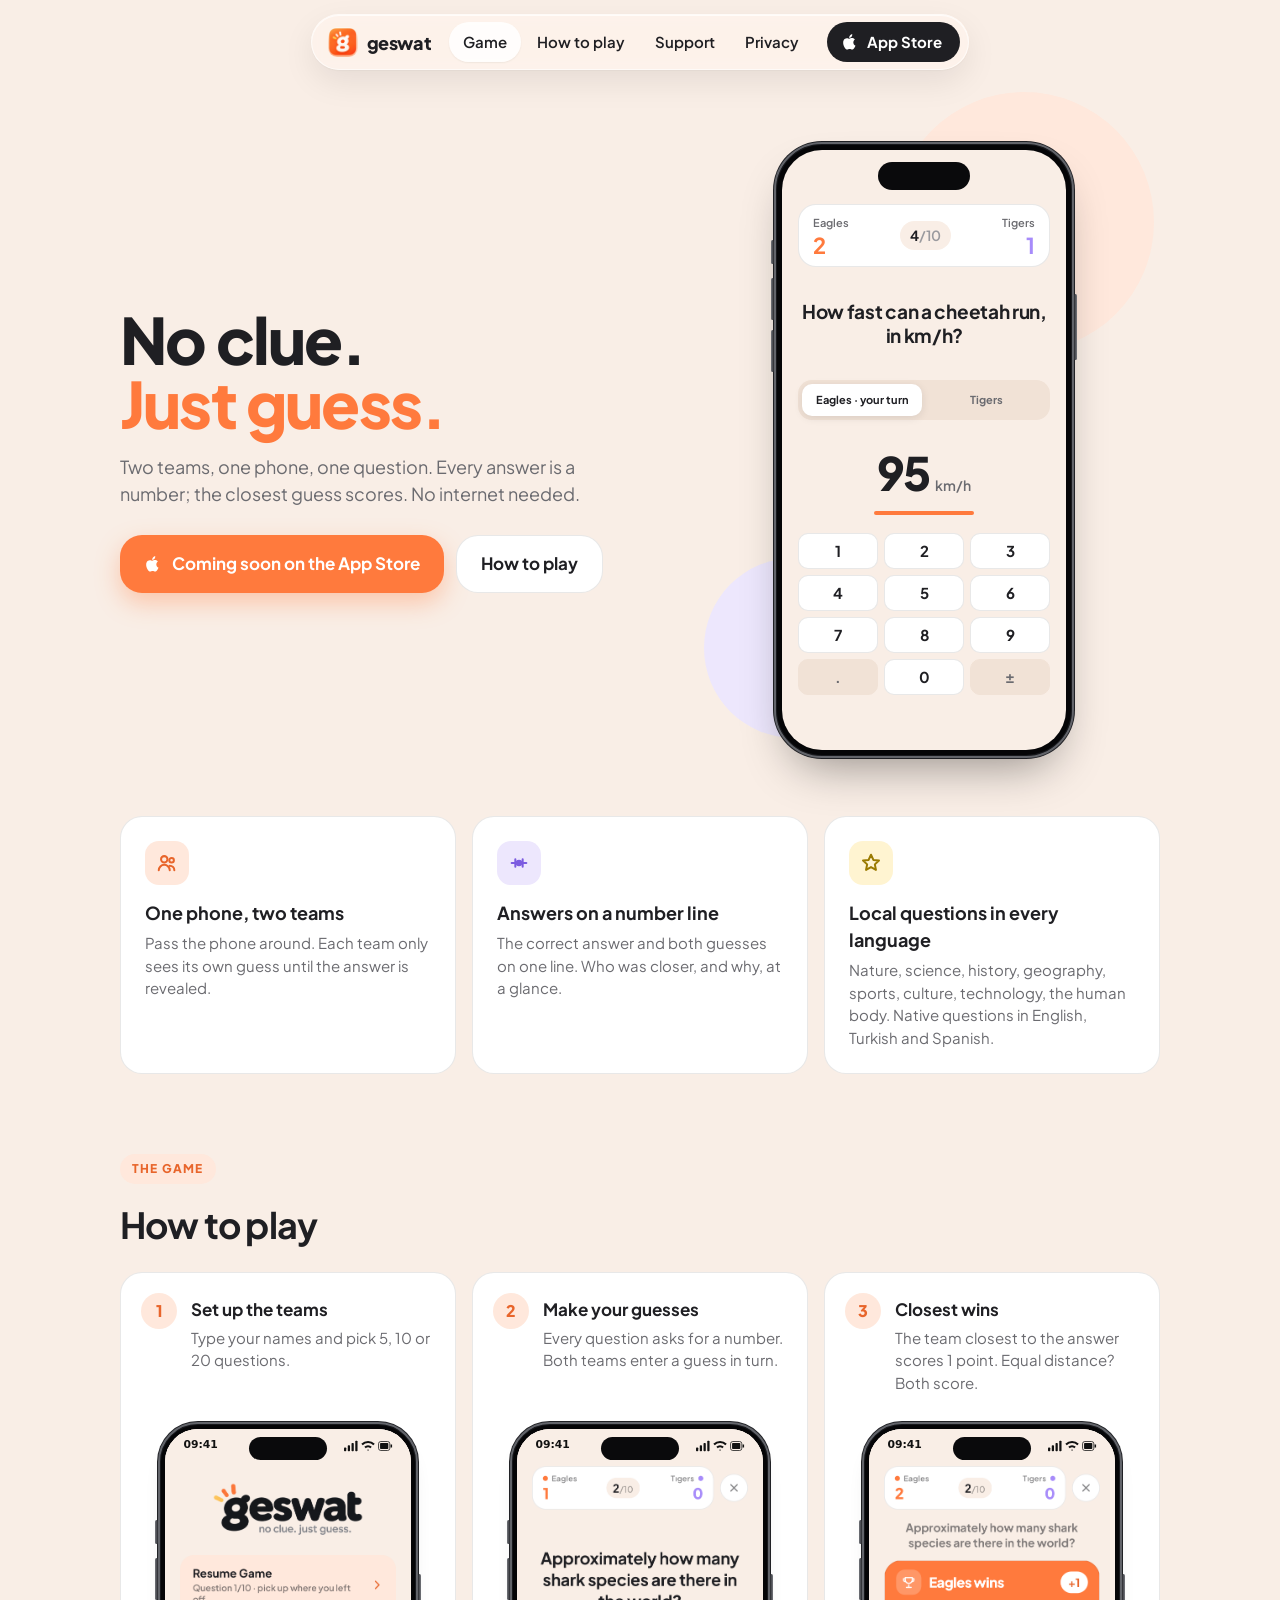
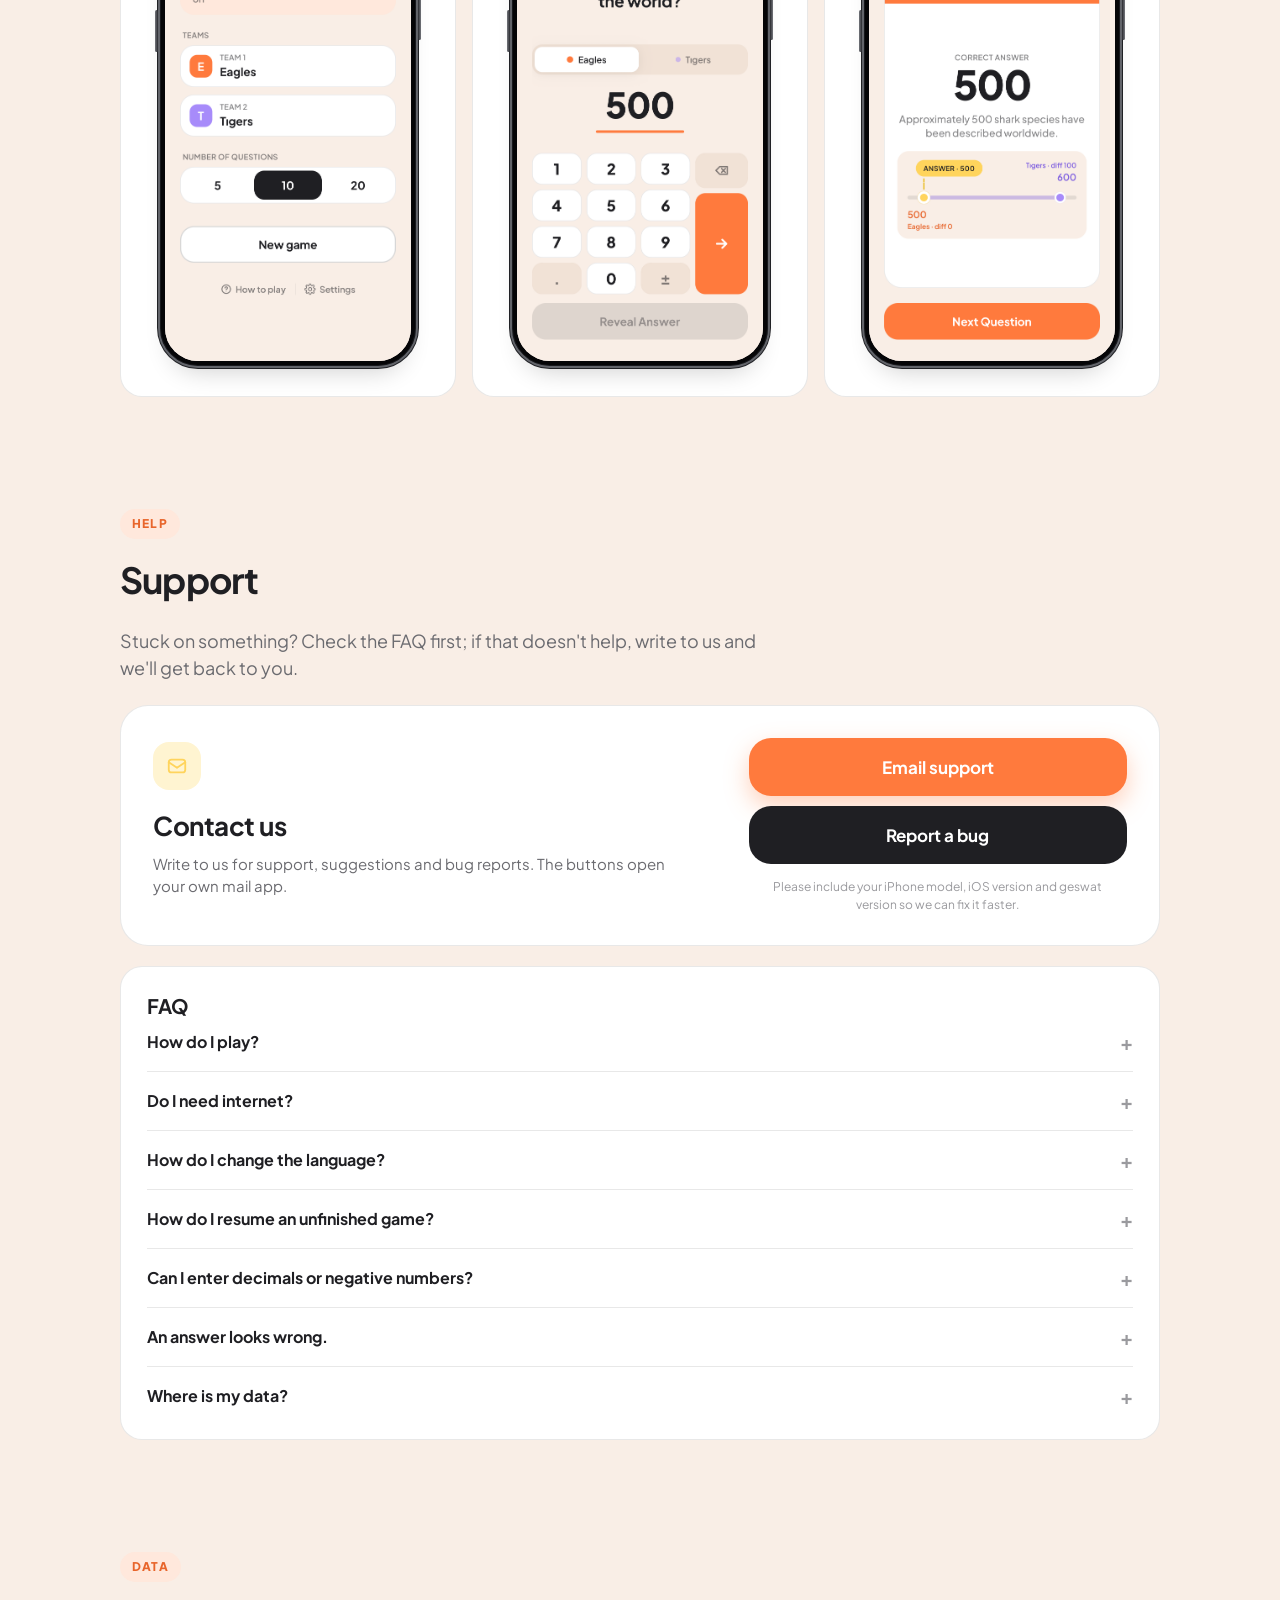
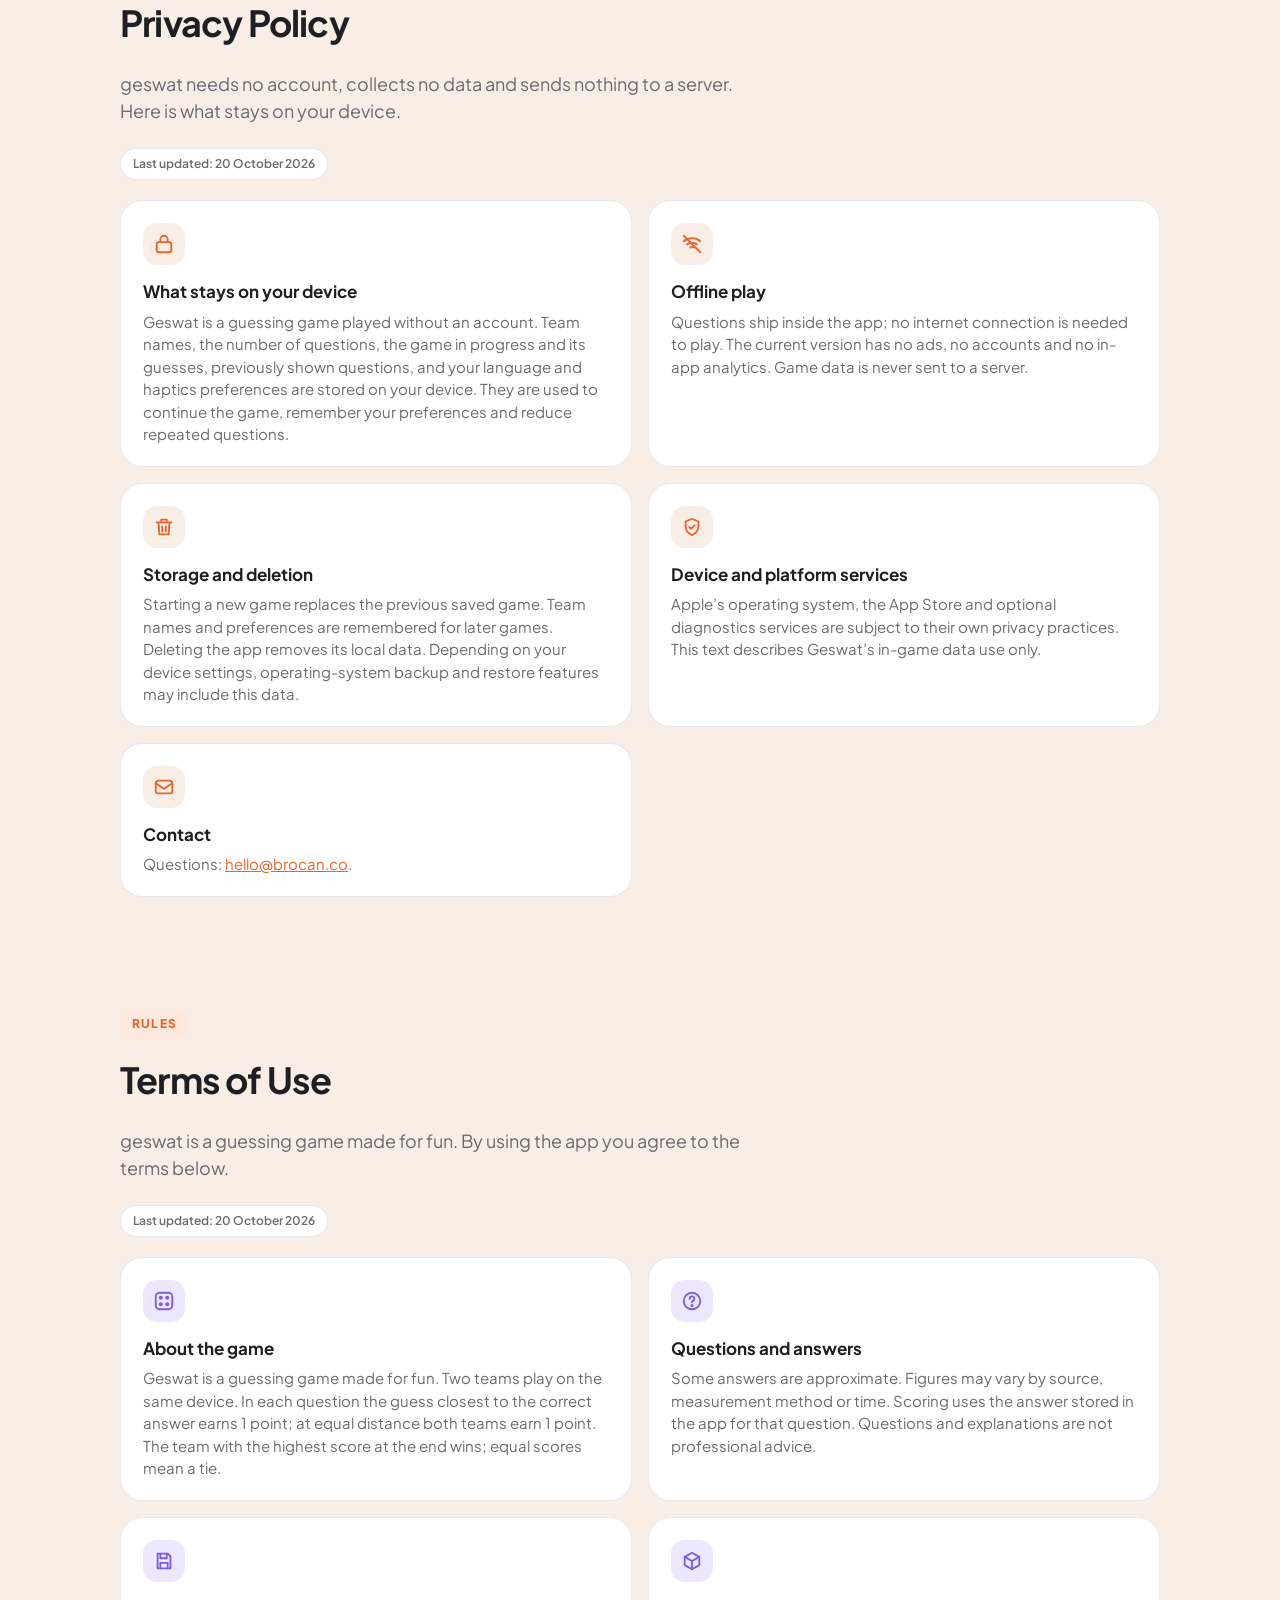
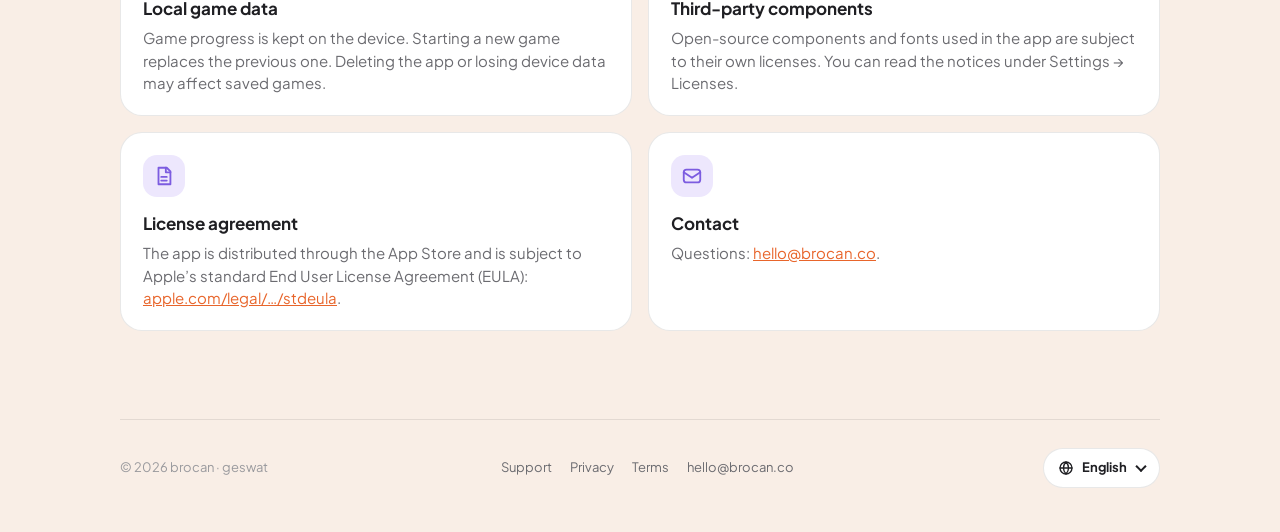
==== privacy.html @ f70e3f71 "Publish multilingual geswat site with localized app screenshots" ====
<!doctype html>
<html lang="en">
<head>
<meta charset="utf-8">
<meta name="viewport" content="width=device-width, initial-scale=1">
<title>geswat · Privacy Policy</title>
<meta http-equiv="refresh" content="0; url=index.html#privacy">
<link rel="canonical" href="index.html#privacy">
<script>location.replace('index.html' + location.search + '#privacy');</script>
</head>
<body><p><a href="index.html#privacy">geswat · Privacy Policy</a></p></body>
</html>
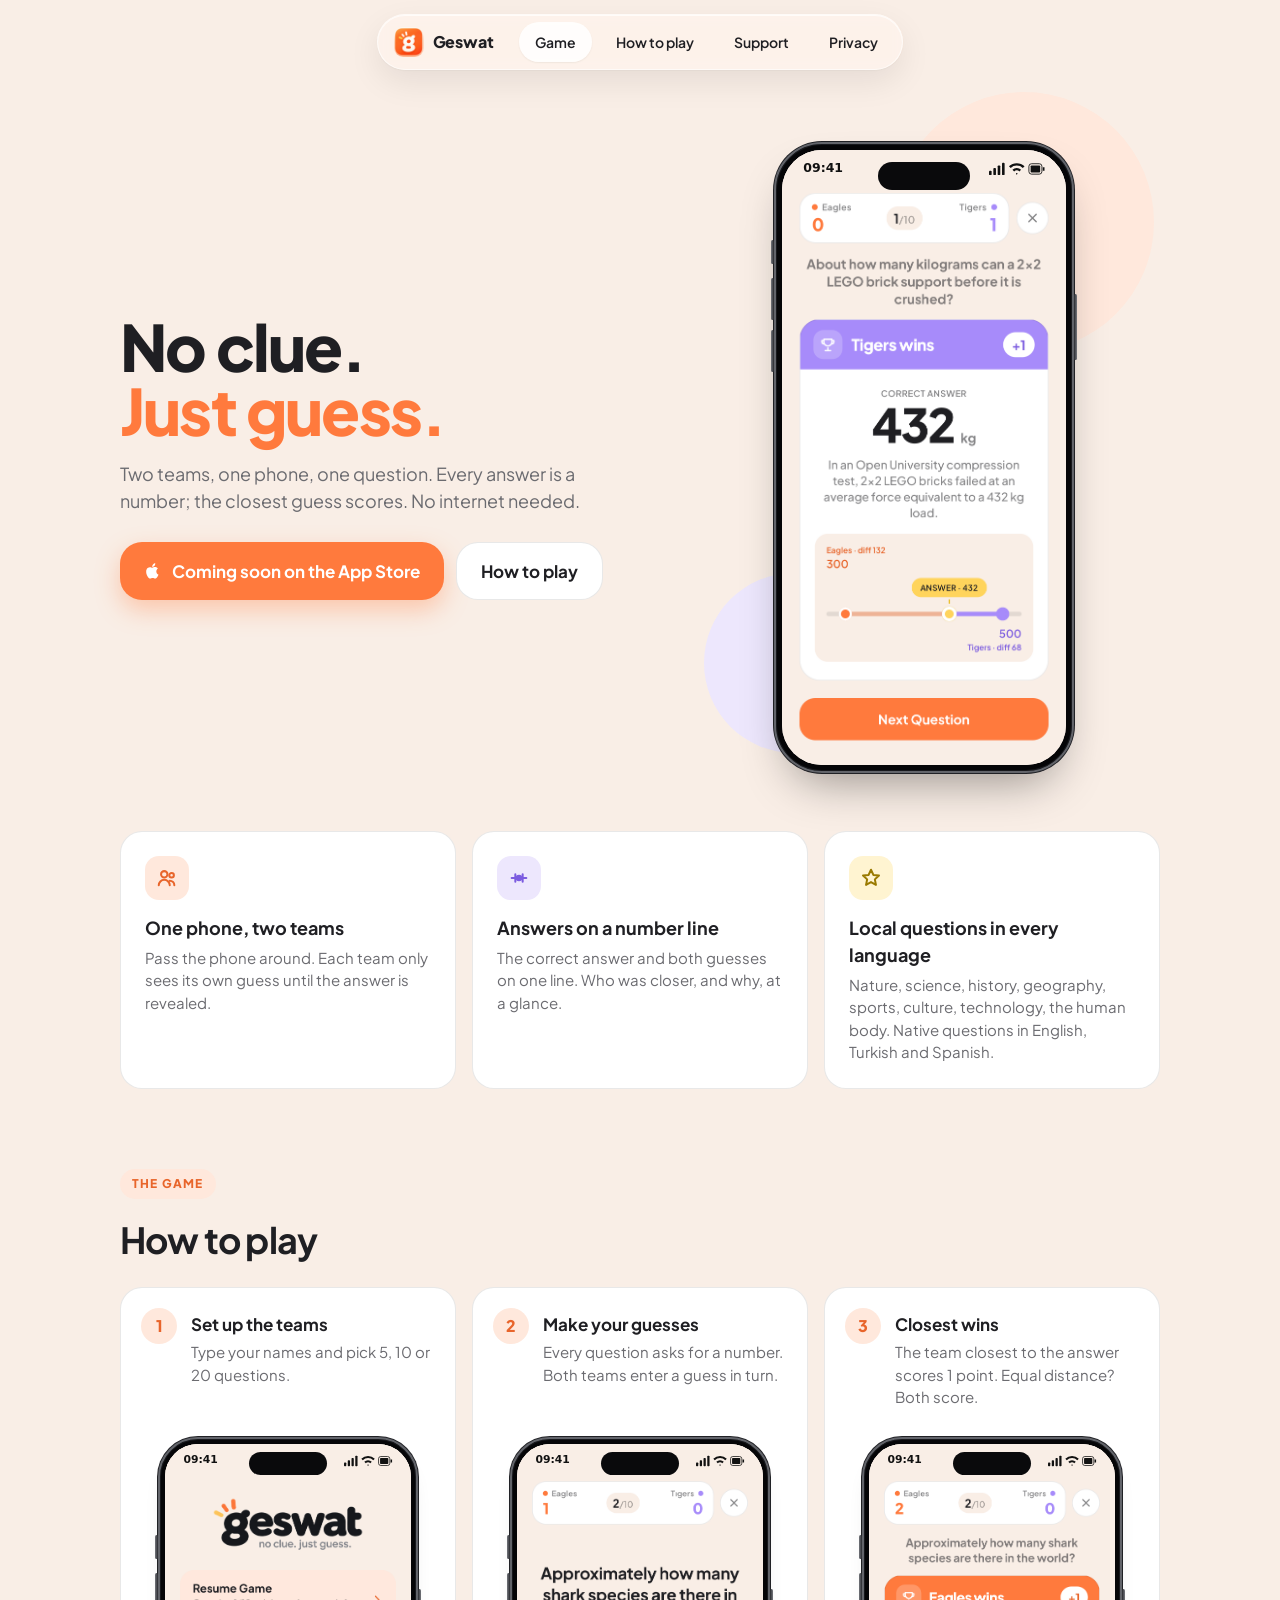
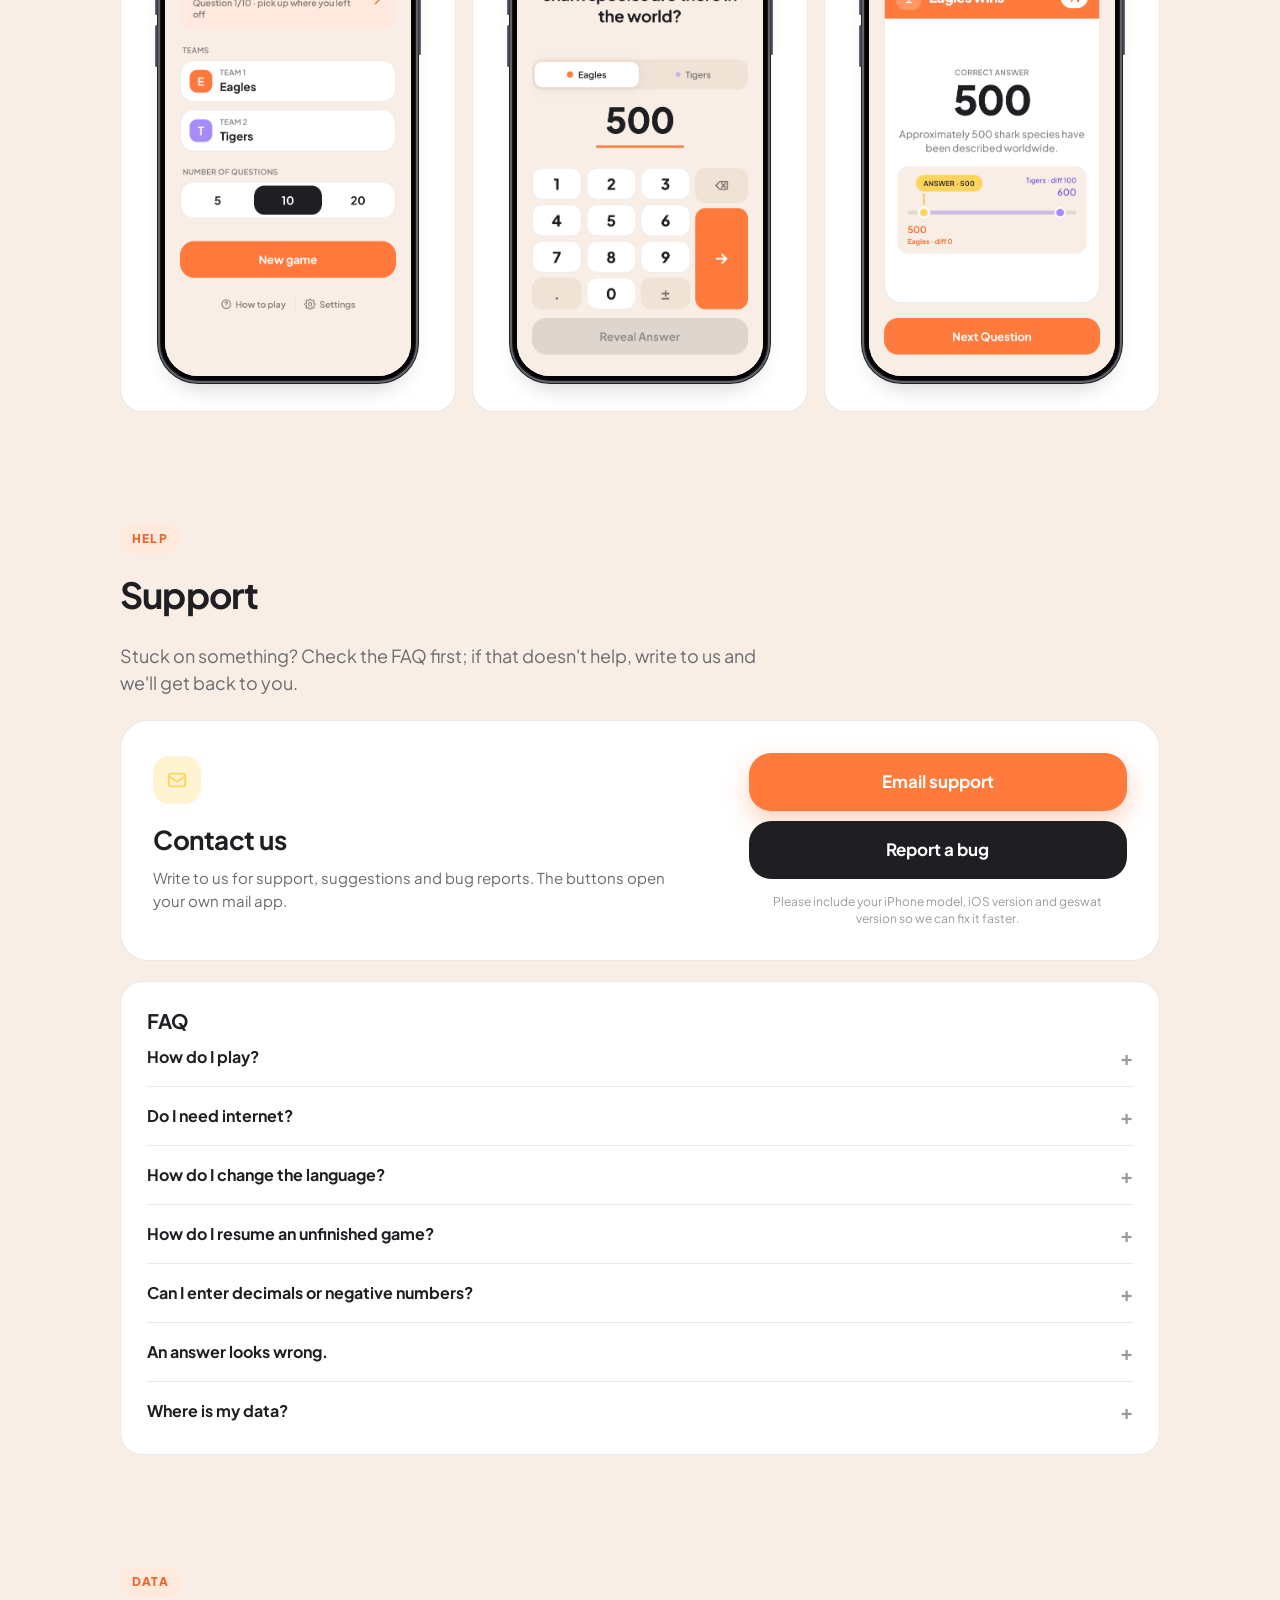
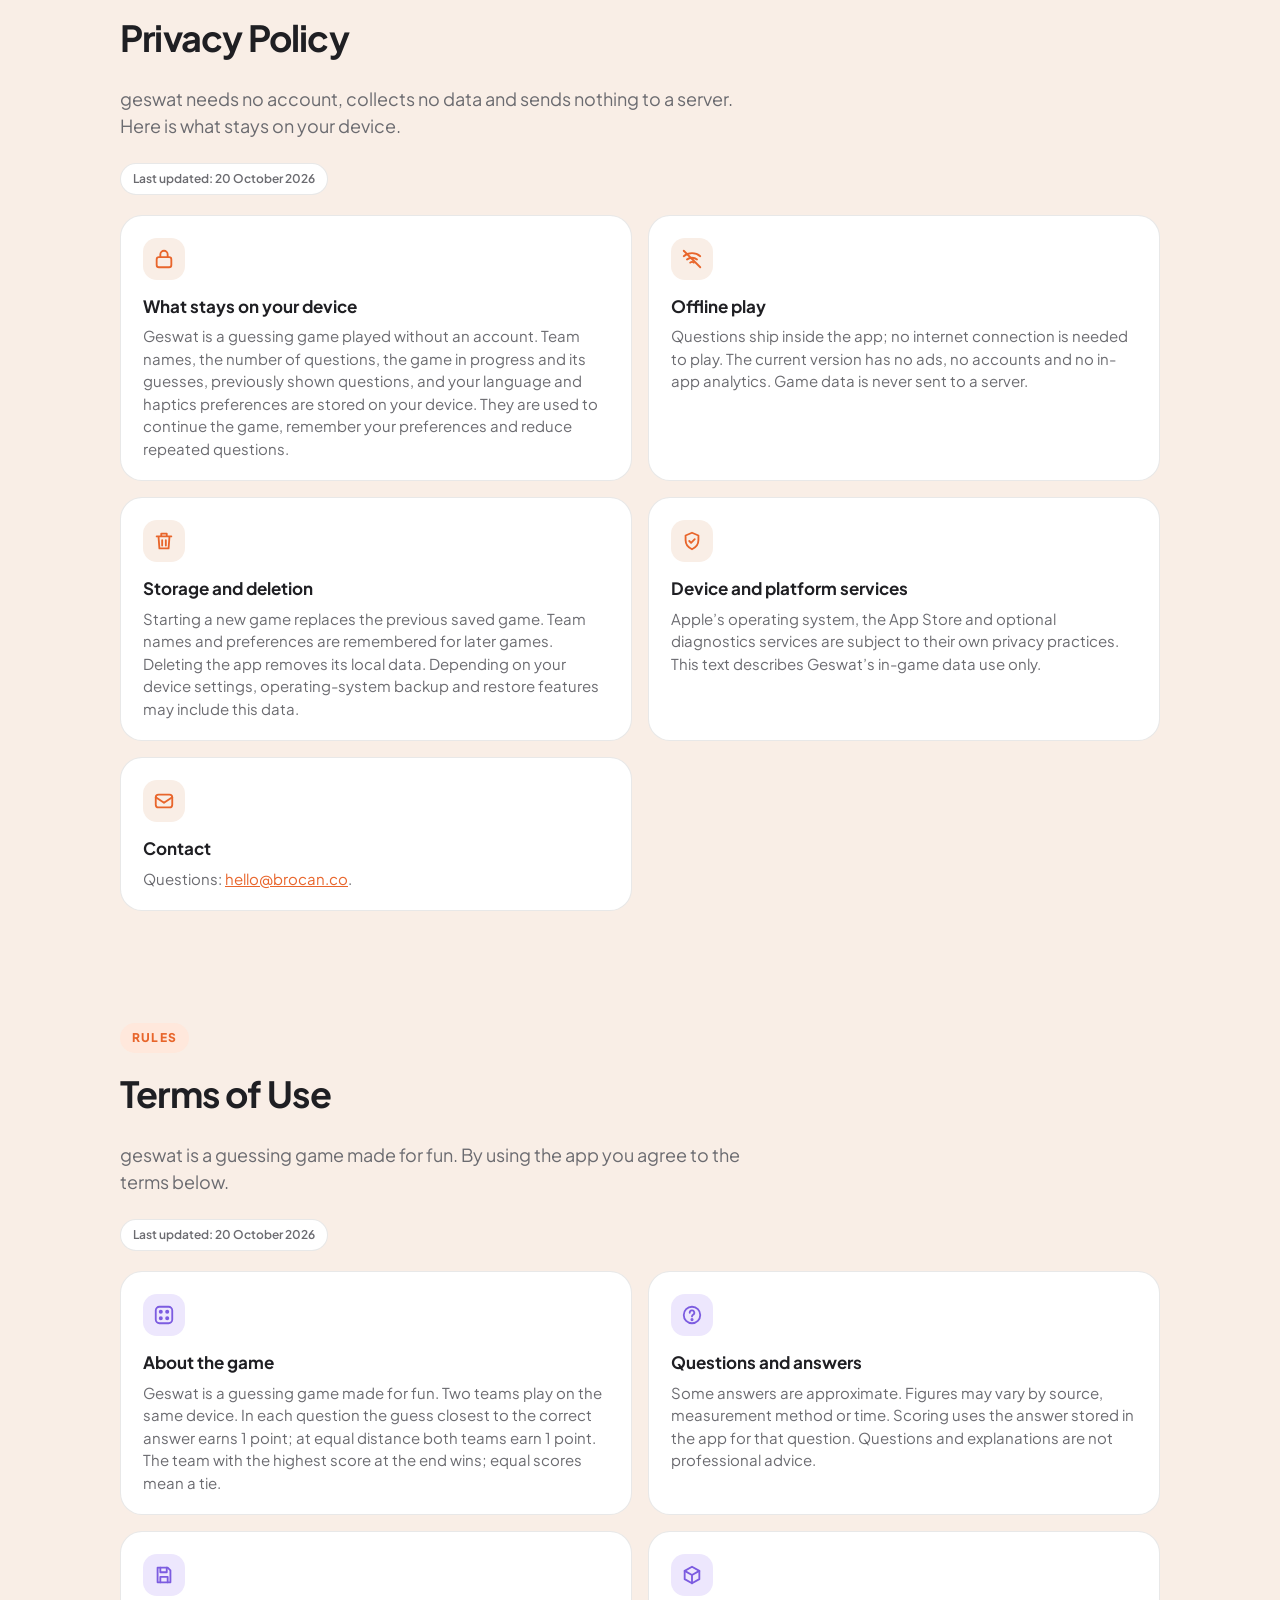
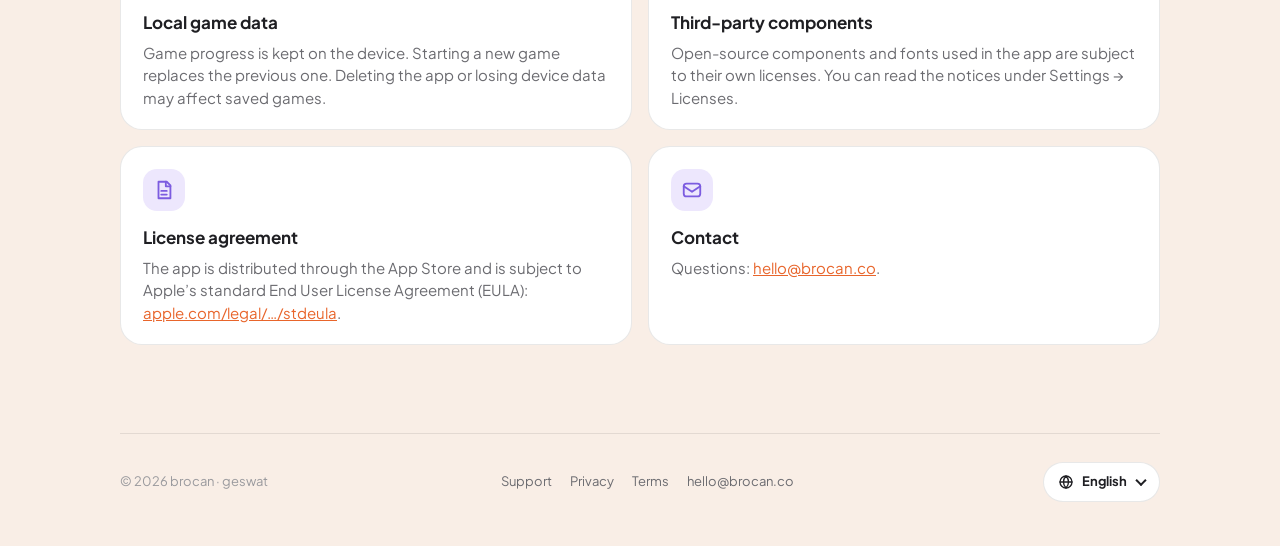
==== commit 5bfa99f2: "Refresh localized app screenshots and simplify Geswat navigation" ====
--- a/privacy.html
+++ b/privacy.html
@@ -3,7 +3,7 @@
 <head>
 <meta charset="utf-8">
 <meta name="viewport" content="width=device-width, initial-scale=1">
-<title>geswat · Privacy Policy</title>
+<title>Geswat</title>
 <meta http-equiv="refresh" content="0; url=index.html#privacy">
 <link rel="canonical" href="index.html#privacy">
 <script>location.replace('index.html' + location.search + '#privacy');</script>
